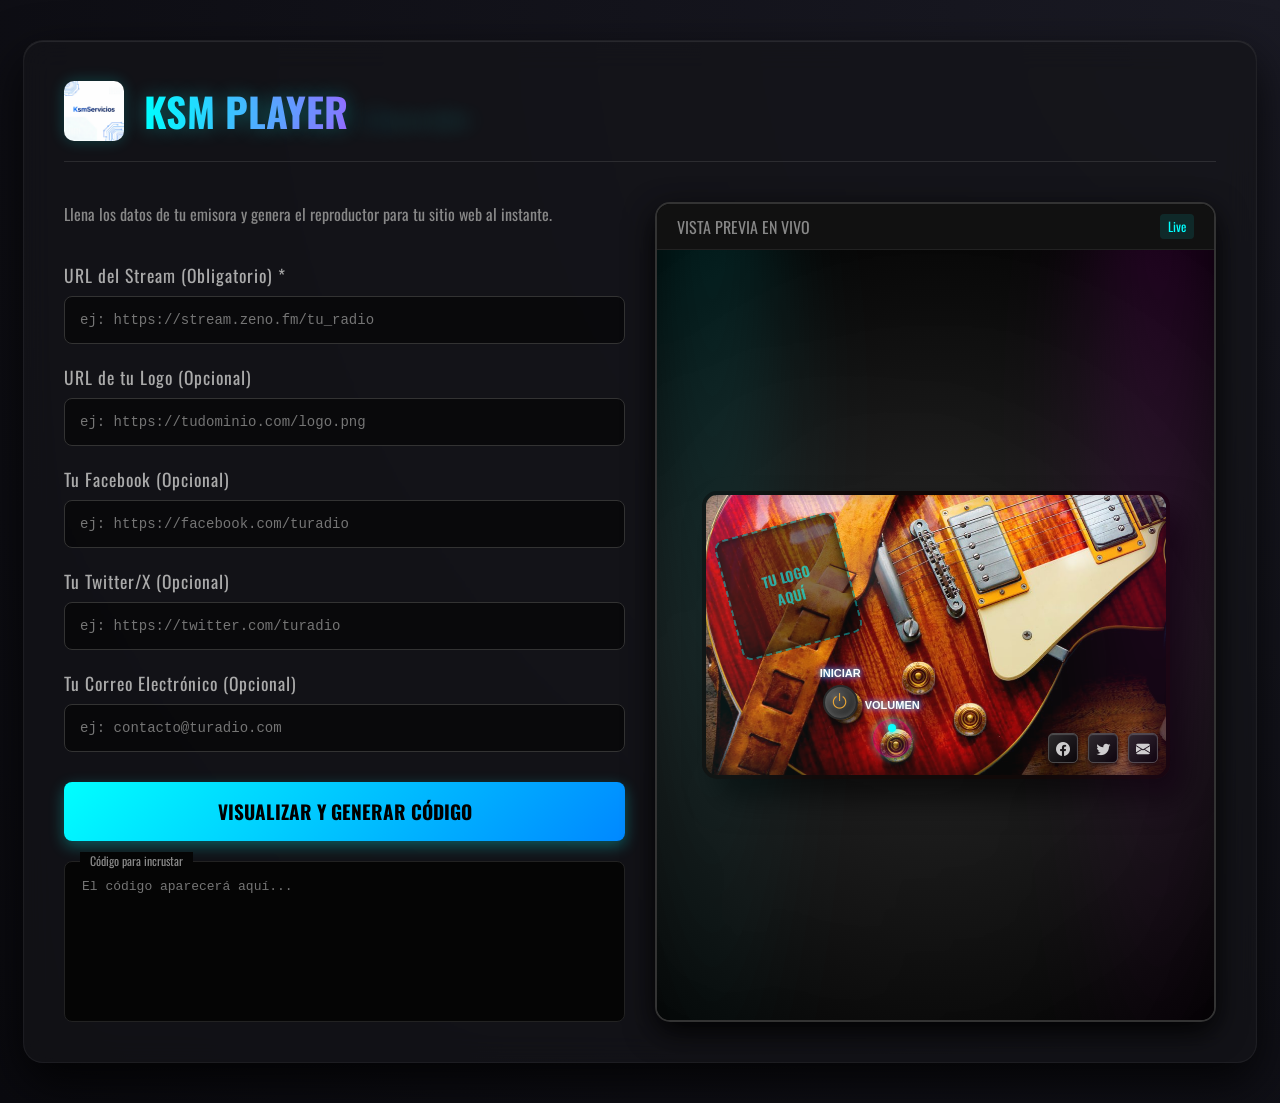
==== generador.html @ 7c060957 "Lanzamiento oficial v1.0: Código limpio sin URLs personales" ====
<!DOCTYPE html>
<html lang="es">
<head>
    <meta charset="UTF-8">
    <meta name="viewport" content="width=device-width, initial-scale=1.0">
    <title>KSM Player - Generador de Widgets</title>
    <!-- Usar el favicon si existe -->
    <link rel="icon" href="ksm.png" type="image/png">
    <link href="https://fonts.googleapis.com/css2?family=Oswald:wght@500&display=swap" rel="stylesheet">
    <style>
        body {
            margin: 0;
            padding: 0;
            background-color: #0f0f11;
            background-image: radial-gradient(circle at top right, #1a1a24 0%, #0a0a0f 100%);
            color: #fff;
            font-family: 'Oswald', sans-serif;
            min-height: 100vh;
            display: flex;
            justify-content: center;
            align-items: center;
        }

        .dashboard-container {
            width: 90%;
            max-width: 1200px;
            display: grid;
            grid-template-columns: 1fr 1fr;
            gap: 30px;
            background: rgba(20, 20, 25, 0.7);
            backdrop-filter: blur(15px);
            border: 1px solid rgba(255, 255, 255, 0.05);
            border-radius: 20px;
            padding: 40px;
            box-shadow: 0 20px 50px rgba(0,0,0,0.8), inset 0 1px 1px rgba(255,255,255,0.1);
            margin: 40px 0;
        }

        .header {
            grid-column: 1 / -1;
            display: flex;
            align-items: center;
            gap: 20px;
            border-bottom: 1px solid rgba(255,255,255,0.1);
            padding-bottom: 20px;
            margin-bottom: 10px;
        }

        .header img {
            height: 60px;
            border-radius: 10px;
            box-shadow: 0 0 15px rgba(0, 255, 255, 0.2);
        }

        .header h1 {
            margin: 0;
            font-size: 2.5rem;
            background: linear-gradient(90deg, #00ffff, #ff00ff);
            -webkit-background-clip: text;
            -webkit-text-fill-color: transparent;
            text-shadow: 0 0 20px rgba(0, 255, 255, 0.3);
        }

        .form-panel {
            display: flex;
            flex-direction: column;
            gap: 20px;
        }

        .input-group {
            display: flex;
            flex-direction: column;
            gap: 8px;
        }

        .input-group label {
            font-size: 1.1rem;
            color: #aaa;
            letter-spacing: 1px;
        }

        .input-group input {
            background: rgba(0, 0, 0, 0.5);
            border: 1px solid #333;
            padding: 15px;
            border-radius: 8px;
            color: #fff;
            font-family: monospace;
            font-size: 14px;
            transition: all 0.3s;
        }

        .input-group input:focus {
            outline: none;
            border-color: #00ffff;
            box-shadow: 0 0 10px rgba(0, 255, 255, 0.2);
        }

        .generate-btn {
            background: linear-gradient(135deg, #00ffff, #0088ff);
            color: #000;
            border: none;
            padding: 15px;
            border-radius: 8px;
            font-family: 'Oswald', sans-serif;
            font-size: 1.2rem;
            font-weight: bold;
            cursor: pointer;
            transition: all 0.3s;
            margin-top: 10px;
            box-shadow: 0 5px 15px rgba(0, 255, 255, 0.3);
        }

        .generate-btn:hover {
            transform: translateY(-2px);
            box-shadow: 0 8px 20px rgba(0, 255, 255, 0.5);
        }

        .output-panel {
            background: #050505;
            border: 1px solid #222;
            border-radius: 8px;
            padding: 15px;
            position: relative;
        }

        .output-panel textarea {
            width: 100%;
            height: 120px;
            background: transparent;
            border: none;
            color: #0f0;
            font-family: monospace;
            resize: none;
            font-size: 13px;
        }

        .output-panel textarea:focus {
            outline: none;
        }

        .preview-panel {
            display: flex;
            flex-direction: column;
            background: #000;
            border-radius: 15px;
            overflow: hidden;
            border: 2px solid #333;
            box-shadow: 0 10px 30px rgba(0,0,0,0.9);
        }

        .preview-header {
            background: #111;
            padding: 10px 20px;
            font-size: 1rem;
            color: #888;
            border-bottom: 1px solid #222;
            display: flex;
            justify-content: space-between;
            align-items: center;
        }

        .preview-header span.badge {
            background: rgba(0, 255, 255, 0.1);
            color: #00ffff;
            padding: 3px 8px;
            border-radius: 4px;
            font-size: 0.8rem;
        }

        .preview-content {
            flex-grow: 1;
            min-height: 500px;
        }

        iframe {
            width: 100%;
            height: 100%;
            border: none;
        }

        @media (max-width: 900px) {
            .dashboard-container {
                grid-template-columns: 1fr;
            }
            .preview-content {
                min-height: 400px;
            }
        }
    </style>
</head>
<body>

    <div class="dashboard-container">
        <div class="header">
            <img src="ksm.png" alt="KSM Logo" onerror="this.style.display='none'">
            <h1>KSM PLAYER <span style="color:#fff; font-size:1.5rem; opacity:0.5;">| Generador</span></h1>
        </div>

        <div class="form-panel">
            <p style="color: #888; margin-top: 0;">Llena los datos de tu emisora y genera el reproductor para tu sitio web al instante.</p>
            
            <div class="input-group">
                <label>URL del Stream (Obligatorio) *</label>
                <input type="text" id="inStream" placeholder="ej: https://stream.zeno.fm/tu_radio" value="">
            </div>

            <div class="input-group">
                <label>URL de tu Logo (Opcional)</label>
                <input type="text" id="inLogo" placeholder="ej: https://tudominio.com/logo.png">
            </div>

            <div class="input-group">
                <label>Tu Facebook (Opcional)</label>
                <input type="text" id="inFb" placeholder="ej: https://facebook.com/turadio">
            </div>

            <div class="input-group">
                <label>Tu Twitter/X (Opcional)</label>
                <input type="text" id="inTw" placeholder="ej: https://twitter.com/turadio">
            </div>

            <div class="input-group">
                <label>Tu Correo Electrónico (Opcional)</label>
                <input type="email" id="inMail" placeholder="ej: contacto@turadio.com">
            </div>

            <button class="generate-btn" onclick="generar()">VISUALIZAR Y GENERAR CÓDIGO</button>

            <div class="output-panel">
                <div style="position: absolute; top: -10px; left: 15px; background: #050505; padding: 0 10px; color: #888; font-size: 12px;">Código para incrustar</div>
                <textarea id="outCode" readonly placeholder="El código aparecerá aquí..."></textarea>
            </div>
        </div>

        <div class="preview-panel">
            <div class="preview-header">
                VISTA PREVIA EN VIVO
                <span class="badge">Live</span>
            </div>
            <div class="preview-content">
                <iframe id="previewFrame" src="index.html"></iframe>
            </div>
        </div>
    </div>

    <script>
        function generar() {
            const stream = document.getElementById('inStream').value.trim();
            const logo = document.getElementById('inLogo').value.trim();
            const fb = document.getElementById('inFb').value.trim();
            const tw = document.getElementById('inTw').value.trim();
            const mail = document.getElementById('inMail').value.trim();

            if (!stream) {
                alert("La URL del Stream es obligatoria.");
                return;
            }

            // Construir los parámetros
            const params = new URLSearchParams();
            params.append('stream', stream);
            if (logo) params.append('logo', logo);
            if (fb) params.append('fb', fb);
            if (tw) params.append('tw', tw);
            if (mail) params.append('mail', mail);

            // IMPORTANTE: Cambiar "saultula.github.io/ksmplayer" por la ruta real en producción
            // Usamos ruta absoluta a GitHub para que el iframe generado le sirva al usuario final
            const baseUrl = "https://saultula.github.io/ksmplayer/";
            const fullUrl = baseUrl + "?" + params.toString();

            // Código para el textarea (para que lo copie el cliente)
            const iframeCode = `<iframe 
    src="${fullUrl}" 
    width="100%" 
    height="700" 
    style="border: none; overflow: hidden; border-radius: 15px;" 
    allow="autoplay">
</iframe>`;

            document.getElementById('outCode').value = iframeCode;

            // Actualizar vista previa usando el index.html local para testing, 
            // pero le pasamos los parámetros reales
            const localUrl = "index.html?" + params.toString();
            document.getElementById('previewFrame').src = localUrl;
        }

        // Auto-generar al abrir para mostrar algo
        window.onload = generar;
    </script>
</body>
</html>
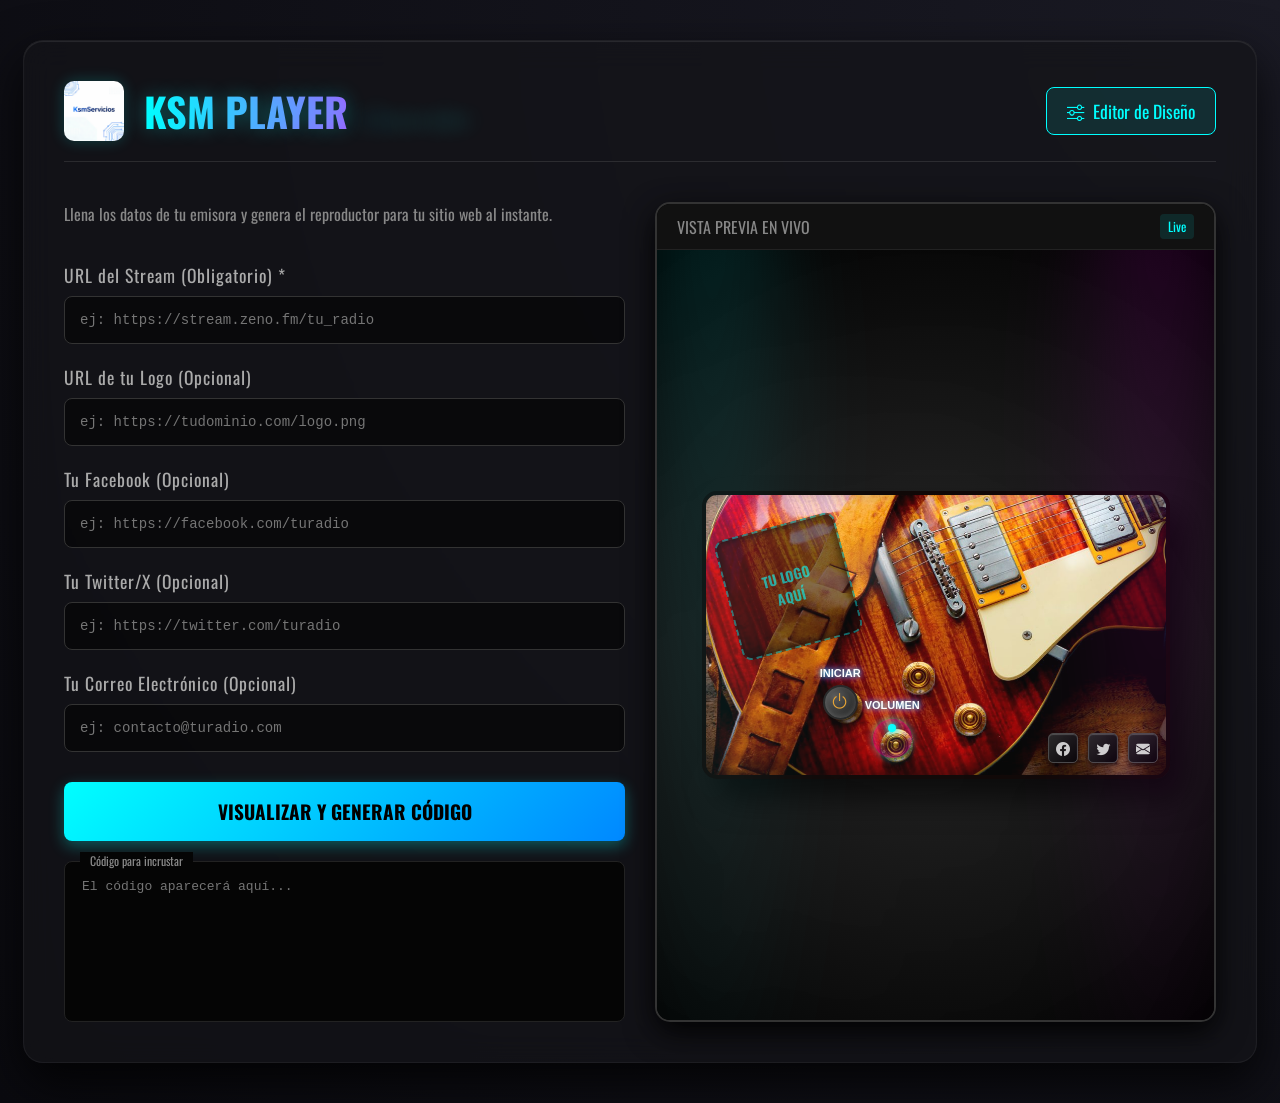
==== commit eca734e4: "Restaurar index.html y agregar boton de Editor de Diseño al generador" ====
--- a/generador.html
+++ b/generador.html
@@ -7,6 +7,7 @@
     <!-- Usar el favicon si existe -->
     <link rel="icon" href="ksm.png" type="image/png">
     <link href="https://fonts.googleapis.com/css2?family=Oswald:wght@500&display=swap" rel="stylesheet">
+    <link rel="stylesheet" href="https://cdn.jsdelivr.net/npm/bootstrap-icons/font/bootstrap-icons.css">
     <style>
         body {
             margin: 0;
@@ -44,6 +45,7 @@
             border-bottom: 1px solid rgba(255,255,255,0.1);
             padding-bottom: 20px;
             margin-bottom: 10px;
+            position: relative;
         }
 
         .header img {
@@ -59,6 +61,31 @@
             -webkit-background-clip: text;
             -webkit-text-fill-color: transparent;
             text-shadow: 0 0 20px rgba(0, 255, 255, 0.3);
+        }
+
+        .header-actions {
+            margin-left: auto;
+        }
+
+        .editor-btn {
+            background: rgba(0, 255, 255, 0.1);
+            color: #00ffff;
+            border: 1px solid #00ffff;
+            padding: 10px 20px;
+            border-radius: 8px;
+            text-decoration: none;
+            font-family: 'Oswald', sans-serif;
+            font-size: 1.1rem;
+            transition: all 0.3s;
+            display: flex;
+            align-items: center;
+            gap: 8px;
+        }
+
+        .editor-btn:hover {
+            background: #00ffff;
+            color: #000;
+            box-shadow: 0 0 15px rgba(0, 255, 255, 0.5);
         }
 
         .form-panel {
@@ -195,6 +222,12 @@
         <div class="header">
             <img src="ksm.png" alt="KSM Logo" onerror="this.style.display='none'">
             <h1>KSM PLAYER <span style="color:#fff; font-size:1.5rem; opacity:0.5;">| Generador</span></h1>
+            
+            <div class="header-actions">
+                <a href="guitar.html" target="_blank" class="editor-btn">
+                    <i class="bi bi-sliders"></i> Editor de Diseño
+                </a>
+            </div>
         </div>
 
         <div class="form-panel">
@@ -267,7 +300,7 @@
 
             // IMPORTANTE: Cambiar "saultula.github.io/ksmplayer" por la ruta real en producción
             // Usamos ruta absoluta a GitHub para que el iframe generado le sirva al usuario final
-            const baseUrl = "https://saultula.github.io/ksmplayer/";
+            const baseUrl = "https://saultula.github.io/ksmplayer/index.html";
             const fullUrl = baseUrl + "?" + params.toString();
 
             // Código para el textarea (para que lo copie el cliente)
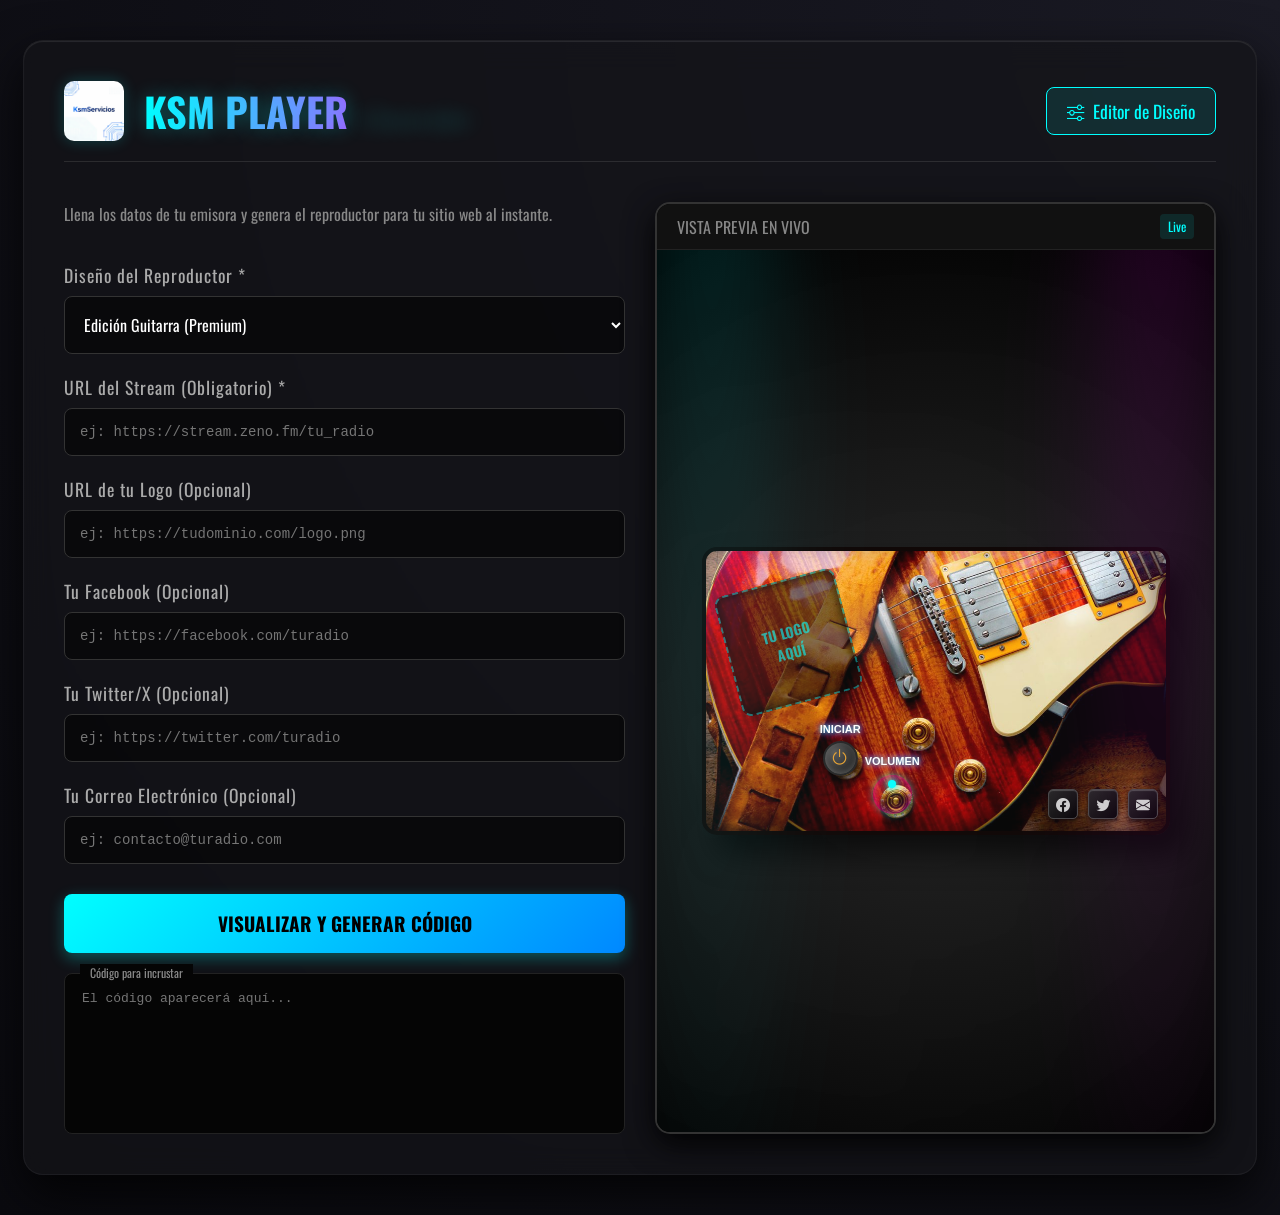
==== commit 74aca8f0: "Añadir soporte multi-plantilla: Selector entre Guitarra y Clasico en el Generador" ====
--- a/generador.html
+++ b/generador.html
@@ -234,6 +234,14 @@
             <p style="color: #888; margin-top: 0;">Llena los datos de tu emisora y genera el reproductor para tu sitio web al instante.</p>
             
             <div class="input-group">
+                <label>Diseño del Reproductor *</label>
+                <select id="inTheme" onchange="generar()" style="background: rgba(0, 0, 0, 0.5); border: 1px solid #333; padding: 15px; border-radius: 8px; color: #fff; font-family: 'Oswald', sans-serif; font-size: 16px; outline: none; cursor: pointer;">
+                    <option value="index.html">Edición Guitarra (Premium)</option>
+                    <option value="radio.html">Edición Clásica (Neon)</option>
+                </select>
+            </div>
+
+            <div class="input-group">
                 <label>URL del Stream (Obligatorio) *</label>
                 <input type="text" id="inStream" placeholder="ej: https://stream.zeno.fm/tu_radio" value="">
             </div>
@@ -298,9 +306,10 @@
             if (tw) params.append('tw', tw);
             if (mail) params.append('mail', mail);
 
+            const theme = document.getElementById('inTheme').value;
+
             // IMPORTANTE: Cambiar "saultula.github.io/ksmplayer" por la ruta real en producción
-            // Usamos ruta absoluta a GitHub para que el iframe generado le sirva al usuario final
-            const baseUrl = "https://saultula.github.io/ksmplayer/index.html";
+            const baseUrl = "https://saultula.github.io/ksmplayer/" + theme;
             const fullUrl = baseUrl + "?" + params.toString();
 
             // Código para el textarea (para que lo copie el cliente)
@@ -314,9 +323,8 @@
 
             document.getElementById('outCode').value = iframeCode;
 
-            // Actualizar vista previa usando el index.html local para testing, 
-            // pero le pasamos los parámetros reales
-            const localUrl = "index.html?" + params.toString();
+            // Actualizar vista previa usando el archivo seleccionado local para testing
+            const localUrl = theme + "?" + params.toString();
             document.getElementById('previewFrame').src = localUrl;
         }
 
